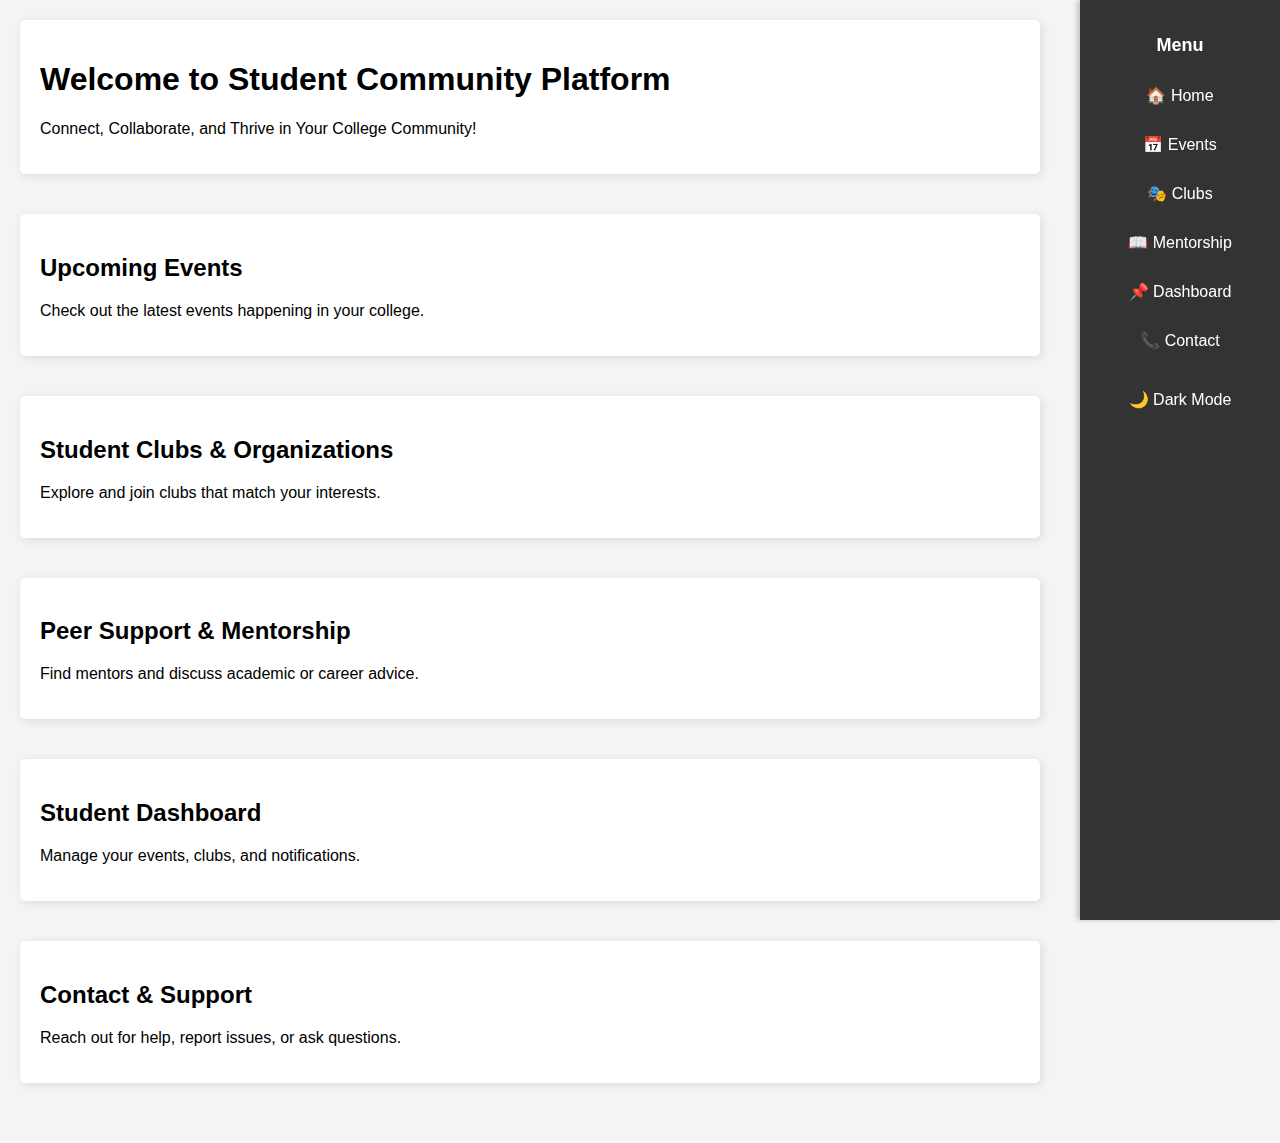
==== index.html @ ae097885 "initial commit" ====
<!DOCTYPE html>
<html lang="en">
<head>
    <meta charset="UTF-8">
    <meta name="viewport" content="width=device-width, initial-scale=1.0">
    <title>Student Community Platform</title>
    <link rel="stylesheet" href="styles.css">
    <script defer src="script.js"></script>
</head>
<body>

    <!-- Navbar -->
    <nav class="sidebar">
        <h2>Menu</h2>
        <ul>
            <li><a href="#home">🏠 Home</a></li>
            <li><a href="#events">📅 Events</a></li>
            <li><a href="#clubs">🎭 Clubs</a></li>
            <li><a href="#mentorship">📖 Mentorship</a></li>
            <li><a href="#dashboard">📌 Dashboard</a></li>
            <li><a href="#contact">📞 Contact</a></li>
            <li><button id="theme-toggle">🌙 Dark Mode</button></li>
        </ul>
    </nav>

    <!-- Main Content -->
    <div class="main-content">
        <section id="home">
            <h1>Welcome to Student Community Platform</h1>
            <p>Connect, Collaborate, and Thrive in Your College Community!</p>
        </section>

        <section id="events">
            <h2>Upcoming Events</h2>
            <p>Check out the latest events happening in your college.</p>
        </section>

        <section id="clubs">
            <h2>Student Clubs & Organizations</h2>
            <p>Explore and join clubs that match your interests.</p>
        </section>

        <section id="mentorship">
            <h2>Peer Support & Mentorship</h2>
            <p>Find mentors and discuss academic or career advice.</p>
        </section>

        <section id="dashboard">
            <h2>Student Dashboard</h2>
            <p>Manage your events, clubs, and notifications.</p>
        </section>

        <section id="contact">
            <h2>Contact & Support</h2>
            <p>Reach out for help, report issues, or ask questions.</p>
        </section>
    </div>

</body>
</html>
---- styles.css ----
/* General Styles */
body {
    font-family: Arial, sans-serif;
    margin: 0;
    padding: 0;
    display: flex;
    background-color: #f4f4f4;
    transition: background 0.3s, color 0.3s;
}

/* Right Side Vertical Navbar */
.sidebar {
    width: 200px;
    background-color: #333;
    color: white;
    position: fixed;
    right: 0;
    top: 0;
    height: 100%;
    padding-top: 20px;
    box-shadow: -3px 0 5px rgba(0, 0, 0, 0.2);
}

.sidebar h2 {
    text-align: center;
    font-size: 18px;
}

.sidebar ul {
    list-style: none;
    padding: 0;
    margin: 0;
}

.sidebar ul li {
    padding: 15px;
    text-align: center;
}

.sidebar ul li a {
    color: white;
    text-decoration: none;
    display: block;
}

.sidebar ul li a:hover {
    background-color: #555;
}

.sidebar ul li button {
    width: 100%;
    background: none;
    border: none;
    color: white;
    padding: 10px;
    font-size: 16px;
    cursor: pointer;
}

.sidebar ul li button:hover {
    background-color: #555;
}

/* Main Content */
.main-content {
    margin-right: 220px;
    padding: 20px;
    flex: 1;
}

section {
    margin-bottom: 40px;
    padding: 20px;
    background: white;
    box-shadow: 2px 2px 10px rgba(0, 0, 0, 0.1);
    border-radius: 5px;
}

/* Dark Mode */
.dark-mode {
    background-color: #1a1a1a;
    color: white;
}

.dark-mode .sidebar {
    background-color: #222;
}

.dark-mode section {
    background: #333;
    color: white;
}
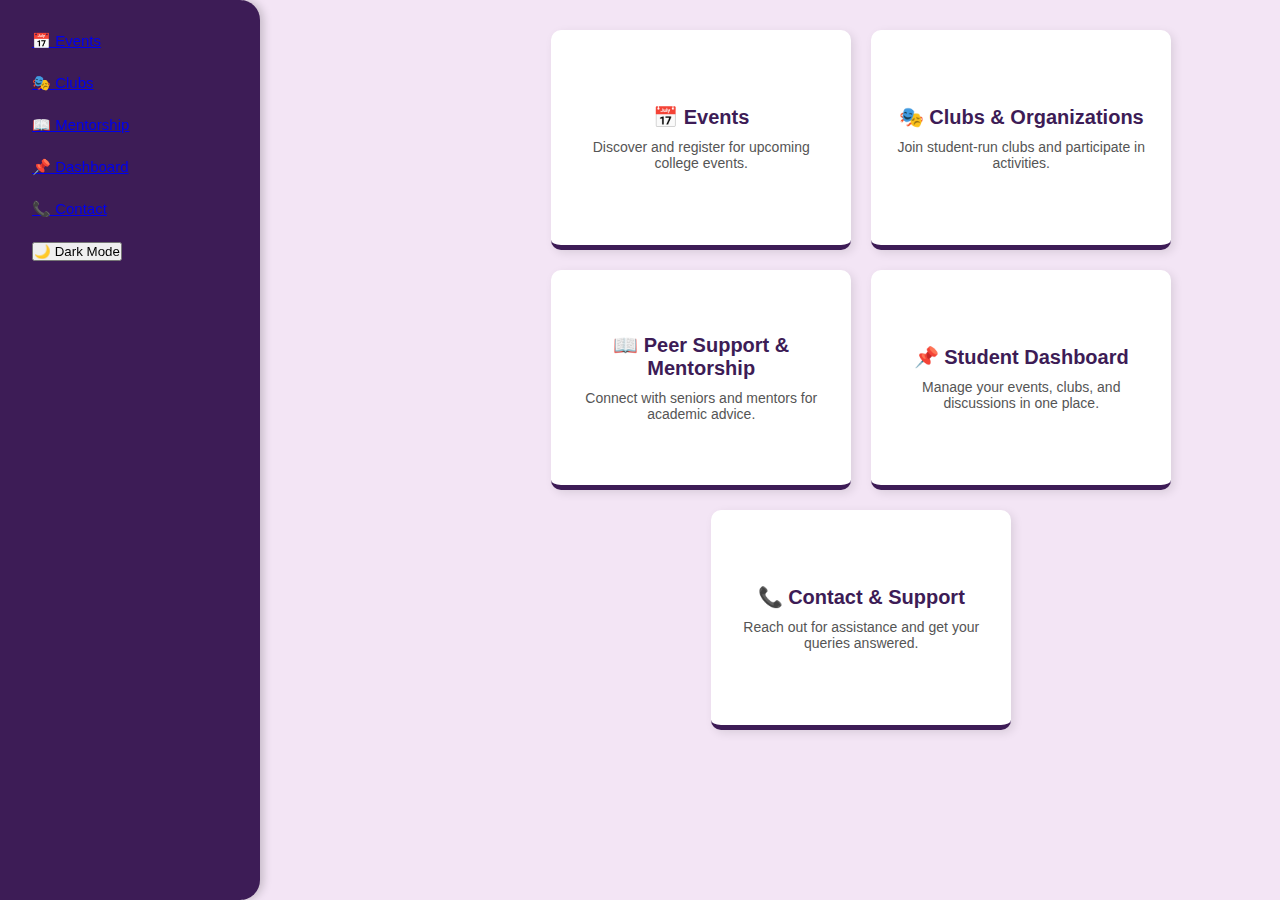
==== commit 37da4f7d: "changes are done" ====
--- a/index.html
+++ b/index.html
@@ -3,17 +3,20 @@
 <head>
     <meta charset="UTF-8">
     <meta name="viewport" content="width=device-width, initial-scale=1.0">
-    <title>Student Community Platform</title>
+    <title>CodeStorm - Student Community</title>
     <link rel="stylesheet" href="styles.css">
-    <script defer src="script.js"></script>
+    <script defer src="scripts.js"></script>
 </head>
 <body>
 
-    <!-- Navbar -->
+    <!-- Website Name -->
+    <header class="top-header">
+        <h1>CodeStorm</h1>
+    </header>
+
+    <!-- Sidebar Navigation -->
     <nav class="sidebar">
-        <h2>Menu</h2>
         <ul>
-            <li><a href="#home">🏠 Home</a></li>
             <li><a href="#events">📅 Events</a></li>
             <li><a href="#clubs">🎭 Clubs</a></li>
             <li><a href="#mentorship">📖 Mentorship</a></li>
@@ -24,37 +27,34 @@
     </nav>
 
     <!-- Main Content -->
-    <div class="main-content">
-        <section id="home">
-            <h1>Welcome to Student Community Platform</h1>
-            <p>Connect, Collaborate, and Thrive in Your College Community!</p>
-        </section>
+    <div class="container">
+        <div class="flexbox">
+            <h2>📅 Events</h2>
+            <p>Discover and register for upcoming college events.</p>
+        </div>
 
-        <section id="events">
-            <h2>Upcoming Events</h2>
-            <p>Check out the latest events happening in your college.</p>
-        </section>
+        <div class="flexbox">
+            <h2>🎭 Clubs & Organizations</h2>
+            <p>Join student-run clubs and participate in activities.</p>
+        </div>
 
-        <section id="clubs">
-            <h2>Student Clubs & Organizations</h2>
-            <p>Explore and join clubs that match your interests.</p>
-        </section>
+        <div class="flexbox">
+            <h2>📖 Peer Support & Mentorship</h2>
+            <p>Connect with seniors and mentors for academic advice.</p>
+        </div>
 
-        <section id="mentorship">
-            <h2>Peer Support & Mentorship</h2>
-            <p>Find mentors and discuss academic or career advice.</p>
-        </section>
+        <div class="flexbox">
+            <h2>📌 Student Dashboard</h2>
+            <p>Manage your events, clubs, and discussions in one place.</p>
+        </div>
 
-        <section id="dashboard">
-            <h2>Student Dashboard</h2>
-            <p>Manage your events, clubs, and notifications.</p>
-        </section>
+        <div class="flexbox">
+            <h2>📞 Contact & Support</h2>
+            <p>Reach out for assistance and get your queries answered.</p>
+        </div>
+    </div>
 
-        <section id="contact">
-            <h2>Contact & Support</h2>
-            <p>Reach out for help, report issues, or ask questions.</p>
-        </section>
-    </div>
+   
 
 </body>
 </html>
--- a/styles.css
+++ b/styles.css
@@ -1,31 +1,56 @@
 /* General Styles */
-body {
-    font-family: Arial, sans-serif;
+* {
     margin: 0;
     padding: 0;
+    box-sizing: border-box;
+    font-family: "Poppins", sans-serif;
+}
+
+body {
     display: flex;
-    background-color: #f4f4f4;
+    background-color: #f3e5f5; /* Light purple background */
     transition: background 0.3s, color 0.3s;
 }
 
-/* Right Side Vertical Navbar */
+/* Sidebar */
 .sidebar {
-    width: 200px;
-    background-color: #333;
+    width: 260px;
+    background-color: #3d1c56; /* Dark Purple */
     color: white;
     position: fixed;
-    right: 0;
+    left: 0;
     top: 0;
-    height: 100%;
-    padding-top: 20px;
-    box-shadow: -3px 0 5px rgba(0, 0, 0, 0.2);
+    bottom: 0;
+    padding: 20px;
+    border-top-right-radius: 20px;
+    border-bottom-right-radius: 20px;
+    box-shadow: 3px 0 10px rgba(0, 0, 0, 0.2);
 }
 
-.sidebar h2 {
-    text-align: center;
-    font-size: 18px;
+/* Sidebar Profile */
+.sidebar .profile {
+    display: flex;
+    align-items: center;
+    gap: 10px;
+    background-color: rgba(255, 255, 255, 0.1);
+    padding: 12px;
+    border-radius: 10px;
+    margin-bottom: 20px;
 }
 
+.profile img {
+    width: 50px;
+    height: 50px;
+    border-radius: 50%;
+    border: 2px solid white;
+}
+
+.profile h3 {
+    font-size: 15px;
+    font-weight: bold;
+}
+
+/* Sidebar Menu */
 .sidebar ul {
     list-style: none;
     padding: 0;
@@ -33,60 +58,117 @@
 }
 
 .sidebar ul li {
-    padding: 15px;
-    text-align: center;
+    display: flex;
+    align-items: center;
+    gap: 12px;
+    padding: 12px;
+    font-size: 15px;
+    cursor: pointer;
+    border-radius: 10px;
+    transition: background 0.3s ease-in-out;
 }
 
-.sidebar ul li a {
-    color: white;
-    text-decoration: none;
-    display: block;
+.sidebar ul li:hover {
+    background-color: rgba(255, 255, 255, 0.2);
 }
 
-.sidebar ul li a:hover {
-    background-color: #555;
+/* Active Menu */
+.sidebar ul li.active {
+    background-color: rgba(255, 255, 255, 0.3);
+    border-left: 4px solid yellow;
 }
 
-.sidebar ul li button {
-    width: 100%;
-    background: none;
-    border: none;
-    color: white;
-    padding: 10px;
-    font-size: 16px;
-    cursor: pointer;
+/* Sidebar Icons */
+.sidebar ul li i {
+    font-size: 18px;
 }
 
-.sidebar ul li button:hover {
-    background-color: #555;
+/* Sign Out */
+.sidebar ul li.logout {
+    margin-top: 30px;
+    color: #ff4757;
+    font-weight: bold;
 }
 
-/* Main Content */
-.main-content {
-    margin-right: 220px;
-    padding: 20px;
-    flex: 1;
+.sidebar ul li.logout:hover {
+    background-color: rgba(255, 71, 87, 0.2);
 }
 
-section {
-    margin-bottom: 40px;
-    padding: 20px;
-    background: white;
-    box-shadow: 2px 2px 10px rgba(0, 0, 0, 0.1);
-    border-radius: 5px;
+/* ---- MAIN CONTENT AREA ---- */
+.container {
+    margin-left: 270px;
+    padding: 30px;
+    display: flex;
+    flex-wrap: wrap;
+    gap: 20px;
+    justify-content: center;
+    align-items: flex-start;
 }
 
-/* Dark Mode */
+/* Flexbox Content Layout */
+.flexbox-container {
+    display: flex;
+    flex-wrap: wrap;
+    gap: 20px;
+    justify-content: center;
+    align-items: center;
+    width: 100%;
+}
+
+/* Individual Flexbox */
+.flexbox {
+    background: white;
+    padding: 20px;
+    width: 300px;
+    min-height: 220px;
+    display: flex;
+    flex-direction: column;
+    justify-content: center;
+    align-items: center;
+    text-align: center;
+    box-shadow: 3px 3px 10px rgba(0, 0, 0, 0.1);
+    border-radius: 10px;
+    transition: transform 0.3s ease-in-out, box-shadow 0.3s ease-in-out;
+    border-bottom: 5px solid #3d1c56; /* Dark Purple */
+}
+
+/* Text inside Flexbox */
+.flexbox h2 {
+    color: #3d1c56;
+    font-size: 20px;
+    margin-bottom: 10px;
+}
+
+.flexbox p {
+    color: #555;
+    font-size: 14px;
+}
+
+/* Hover Effects */
+.flexbox:hover {
+    transform: translateY(-5px);
+    box-shadow: 3px 3px 15px rgba(0, 0, 0, 0.2);
+    background: #3d1c56;
+    color: white;
+    border-bottom: 5px solid white;
+}
+
+.flexbox:hover h2,
+.flexbox:hover p {
+    color: white;
+}
+
+/* Dark Mode Enhancements */
 .dark-mode {
     background-color: #1a1a1a;
     color: white;
 }
 
 .dark-mode .sidebar {
-    background-color: #222;
+    background: linear-gradient(to bottom, #222, #444);
 }
 
-.dark-mode section {
-    background: #333;
+.dark-mode .flexbox {
+    background: #3d1c56;
     color: white;
 }
